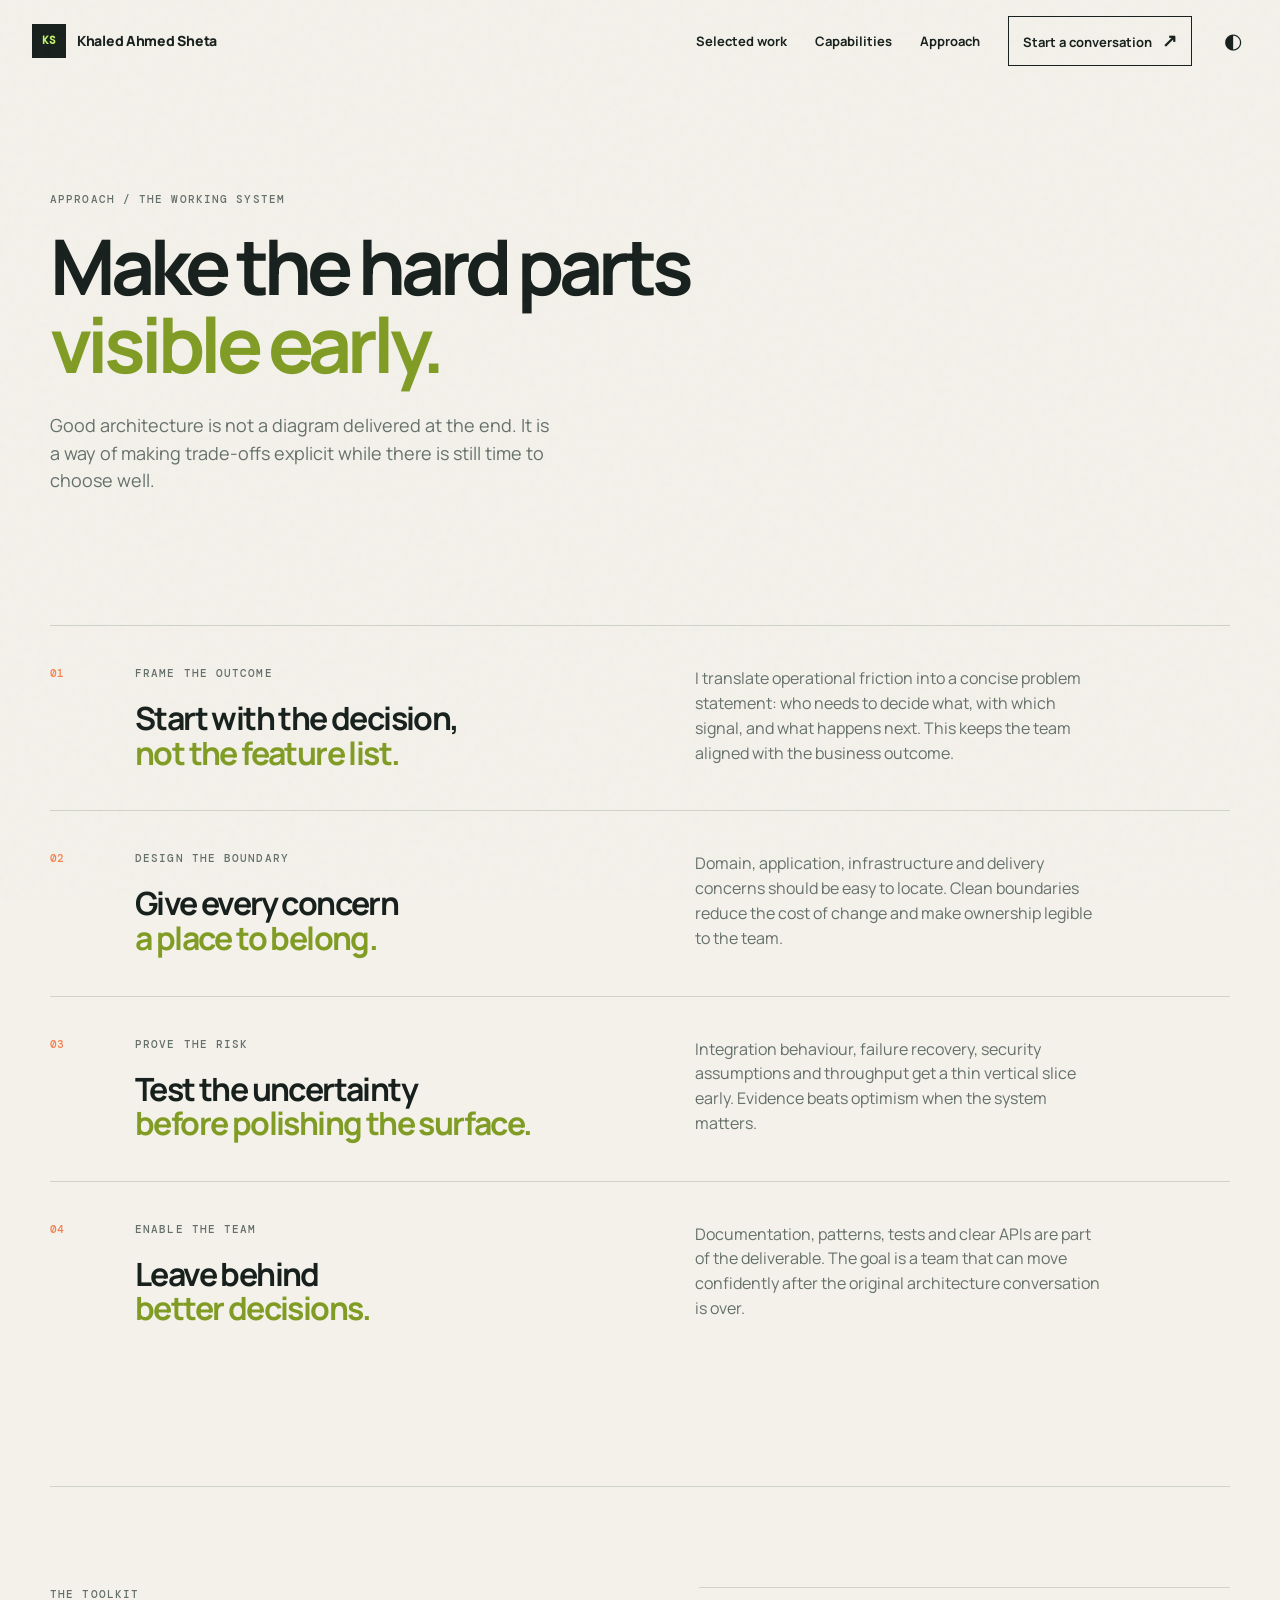
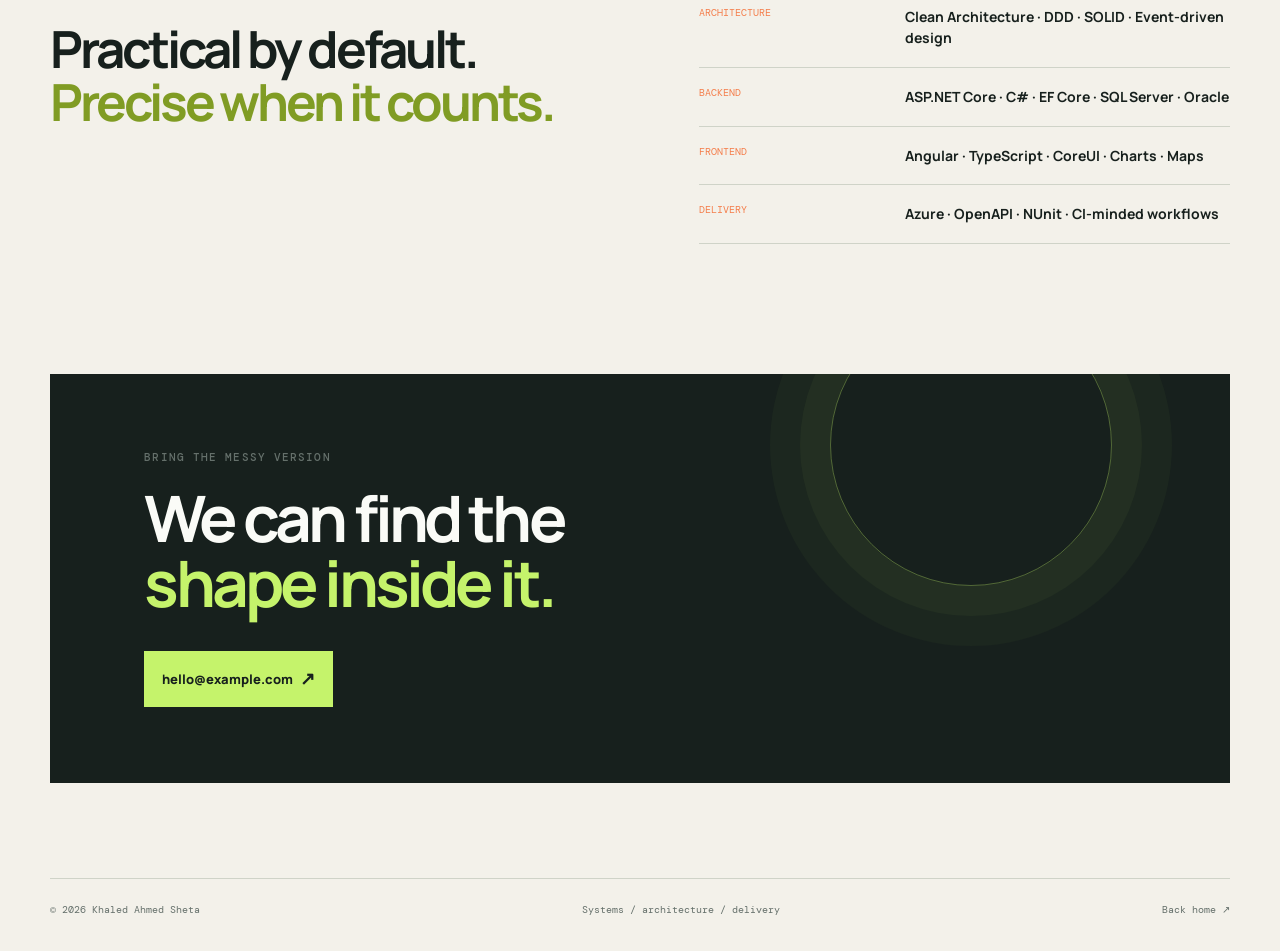
==== approach.html @ 6ef976cc "Launch systems portfolio" ====
<!doctype html>
<html lang="en"><head><meta charset="UTF-8"><meta name="viewport" content="width=device-width, initial-scale=1.0"><meta name="description" content="How Khaled Ahmed Sheta approaches architecture and delivery."><title>Approach | Khaled Ahmed Sheta</title><link rel="preconnect" href="https://fonts.googleapis.com"><link rel="preconnect" href="https://fonts.gstatic.com" crossorigin><link href="https://fonts.googleapis.com/css2?family=DM+Mono:wght@400;500&family=Manrope:wght@400;500;600;700;800&display=swap" rel="stylesheet"><link rel="stylesheet" href="styles.css"></head>
<body><div class="grain"></div><header class="site-header"><a class="brand" href="index.html"><span class="brand-mark">KS</span><span>Khaled Ahmed Sheta</span></a><button class="menu-toggle" aria-label="Open navigation" aria-expanded="false">Menu</button><nav class="main-nav"><a href="index.html#work">Selected work</a><a href="index.html#capabilities">Capabilities</a><a href="approach.html">Approach</a><a class="nav-cta" href="mailto:hello@example.com">Start a conversation <span>↗</span></a></nav><button class="theme-toggle" aria-label="Toggle color theme">◐</button></header>
<main><section class="case-hero section-shell"><p class="eyebrow">Approach / the working system</p><h1>Make the hard parts<br><em>visible early.</em></h1><p class="hero-lede">Good architecture is not a diagram delivered at the end. It is a way of making trade-offs explicit while there is still time to choose well.</p></section><section class="principles section-shell"><div class="principle-row reveal"><span class="principle-num">01</span><div><p class="eyebrow">Frame the outcome</p><h2>Start with the decision,<br><em>not the feature list.</em></h2></div><p>I translate operational friction into a concise problem statement: who needs to decide what, with which signal, and what happens next. This keeps the team aligned with the business outcome.</p></div><div class="principle-row reveal"><span class="principle-num">02</span><div><p class="eyebrow">Design the boundary</p><h2>Give every concern<br><em>a place to belong.</em></h2></div><p>Domain, application, infrastructure and delivery concerns should be easy to locate. Clean boundaries reduce the cost of change and make ownership legible to the team.</p></div><div class="principle-row reveal"><span class="principle-num">03</span><div><p class="eyebrow">Prove the risk</p><h2>Test the uncertainty<br><em>before polishing the surface.</em></h2></div><p>Integration behaviour, failure recovery, security assumptions and throughput get a thin vertical slice early. Evidence beats optimism when the system matters.</p></div><div class="principle-row reveal"><span class="principle-num">04</span><div><p class="eyebrow">Enable the team</p><h2>Leave behind<br><em>better decisions.</em></h2></div><p>Documentation, patterns, tests and clear APIs are part of the deliverable. The goal is a team that can move confidently after the original architecture conversation is over.</p></div></section><section class="toolkit section-shell"><div><p class="eyebrow">The toolkit</p><h2>Practical by default.<br><em>Precise when it counts.</em></h2></div><div class="toolkit-list"><div><span>Architecture</span><strong>Clean Architecture · DDD · SOLID · Event-driven design</strong></div><div><span>Backend</span><strong>ASP.NET Core · C# · EF Core · SQL Server · Oracle</strong></div><div><span>Frontend</span><strong>Angular · TypeScript · CoreUI · Charts · Maps</strong></div><div><span>Delivery</span><strong>Azure · OpenAPI · NUnit · CI-minded workflows</strong></div></div></section><section class="closing section-shell"><div class="closing-inner reveal"><p class="eyebrow">Bring the messy version</p><h2>We can find the<br><em>shape inside it.</em></h2><a class="button button-light" href="mailto:hello@example.com">hello@example.com <span>↗</span></a></div></section></main><footer class="site-footer section-shell"><span>© 2026 Khaled Ahmed Sheta</span><span>Systems / architecture / delivery</span><a href="index.html">Back home ↗</a></footer><script src="app.js"></script></body></html>
---- styles.css ----
:root{--ink:#17201d;--paper:#f3f1ea;--muted:#65706b;--line:#cfd3c8;--acid:#c5f36b;--orange:#f47e4b;--blue:#84b8d8;--dark:#17201d;--white:#fafbf7;--mono:'DM Mono',monospace;--sans:'Manrope',sans-serif}*{box-sizing:border-box}html{scroll-behavior:smooth}body{margin:0;background:var(--paper);color:var(--ink);font-family:var(--sans);font-size:16px;line-height:1.55}.grain{position:fixed;inset:0;pointer-events:none;opacity:.06;z-index:20;background-image:url("data:image/svg+xml,%3Csvg viewBox='0 0 160 160' xmlns='http://www.w3.org/2000/svg'%3E%3Cfilter id='n'%3E%3CfeTurbulence type='fractalNoise' baseFrequency='.85' numOctaves='4' stitchTiles='stitch'/%3E%3C/filter%3E%3Crect width='100%25' height='100%25' filter='url(%23n)' opacity='.45'/%3E%3C/svg%3E")}.section-shell{width:min(1180px,calc(100% - 64px));margin-inline:auto}.site-header{height:82px;display:flex;align-items:center;gap:24px;width:min(1320px,calc(100% - 64px));margin:auto}.brand{display:flex;align-items:center;gap:11px;text-decoration:none;color:var(--ink);font-weight:800;font-size:14px;letter-spacing:-.02em}.brand-mark{display:grid;place-items:center;width:34px;height:34px;background:var(--ink);color:var(--acid);font-family:var(--mono);font-size:11px}.main-nav{margin-left:auto;display:flex;align-items:center;gap:28px}.main-nav a,.site-footer a{color:var(--ink);text-decoration:none;font-size:13px;font-weight:700}.main-nav a:not(.nav-cta):hover,.site-footer a:hover,.text-link:hover{color:#758b26}.nav-cta{border:1px solid var(--ink);padding:10px 14px}.nav-cta span,.arrow-link span,.button span,.text-link span{font-size:18px;margin-left:7px}.theme-toggle,.menu-toggle{border:0;background:none;color:var(--ink);cursor:pointer;font-family:var(--mono)}.theme-toggle{font-size:21px;margin-left:2px}.menu-toggle{display:none}.hero{min-height:650px;display:grid;grid-template-columns:1.04fr .96fr;align-items:center;gap:9%;padding:76px 0 90px}.eyebrow{font:500 11px var(--mono);letter-spacing:.1em;text-transform:uppercase;margin:0 0 21px;color:var(--muted)}.status-dot{display:inline-block;width:7px;height:7px;background:#71a41f;border-radius:50%;margin-right:9px;box-shadow:0 0 0 4px #dcebbd}.hero h1,.case-hero h1{font-size:clamp(46px,6vw,83px);line-height:1.02;letter-spacing:-.065em;margin:0;max-width:740px}.hero h1 em,.case-hero h1 em,h2 em{font-style:normal;color:#809c24}.hero-lede{font-size:18px;color:var(--muted);max-width:555px;margin:28px 0 30px}.hero-actions{display:flex;align-items:center;gap:25px}.button{display:inline-flex;align-items:center;text-decoration:none;font-weight:800;font-size:13px;padding:14px 18px;transition:transform .2s ease,background .2s ease}.button:hover{transform:translateY(-2px)}.button-dark{background:var(--ink);color:var(--white)}.button-dark:hover{background:#34443c}.button-light{background:var(--acid);color:var(--ink)}.text-link,.arrow-link{color:var(--ink);font-size:13px;font-weight:800;text-decoration:none}.hero-meta{display:flex;gap:35px;margin-top:64px;border-top:1px solid var(--line);padding-top:18px}.hero-meta div{display:flex;align-items:flex-start;gap:9px}.hero-meta strong{font:500 23px var(--mono)}.hero-meta span{font-size:10px;line-height:1.35;color:var(--muted);text-transform:uppercase;letter-spacing:.05em}.hero-visual{height:510px;background:#202d27;position:relative;overflow:hidden;color:var(--white);box-shadow:18px 18px 0 var(--acid)}.visual-topline,.visual-footer{position:absolute;left:25px;right:25px;display:flex;justify-content:space-between;font:10px var(--mono);letter-spacing:.08em}.visual-topline{top:23px}.visual-footer{bottom:22px;color:#bcc7bc}.signal-grid{position:absolute;inset:85px 30px 70px;display:grid;grid-template-columns:repeat(4,1fr);grid-template-rows:repeat(3,1fr);gap:12px}.signal{border:1px solid #456054;position:relative}.signal:after{content:"";position:absolute;left:50%;top:50%;width:6px;height:6px;background:var(--acid);box-shadow:0 0 18px 5px rgba(197,243,107,.35);border-radius:50%}.signal:nth-child(3n):after{background:var(--orange);box-shadow:0 0 18px 5px rgba(244,126,75,.3)}.signal-a,.signal-l{transform:skewY(-14deg)}.signal-b,.signal-g{transform:skewY(17deg)}.signal-d,.signal-i{transform:rotate(8deg)}.visual-core{position:absolute;left:50%;top:50%;transform:translate(-50%,-50%);width:205px;height:205px;border:1px solid rgba(197,243,107,.75);border-radius:50%;display:grid;place-items:center;text-align:center;background:rgba(32,45,39,.82)}.core-ring{position:absolute;inset:18px;border:1px dashed rgba(197,243,107,.6);border-radius:50%}.core-label{font:500 12px var(--mono);line-height:1.45;color:var(--acid)}.legend{display:inline-block;width:7px;height:7px;border-radius:50%;margin-right:6px}.legend.green{background:var(--acid)}.legend.orange{background:var(--orange)}.mono{font-family:var(--mono)}.trust-strip{background:var(--ink);color:#cad0c8}.trust-inner{height:76px;display:flex;align-items:center;justify-content:space-between;gap:24px;font:11px var(--mono);text-transform:uppercase;letter-spacing:.07em}.trust-inner span:first-child{color:var(--acid);margin-right:auto}.work-section{padding:135px 0 120px}.section-heading{display:flex;justify-content:space-between;align-items:end;gap:50px}.section-heading h2,.capabilities h2,.case-cta h2,.toolkit h2{font-size:clamp(36px,4vw,60px);line-height:1.05;letter-spacing:-.06em;margin:0}.section-intro{max-width:370px;color:var(--muted);margin:0 0 6px}.filter-bar{display:flex;gap:10px;margin:62px 0 22px;border-bottom:1px solid var(--line);padding-bottom:12px}.filter{background:none;border:0;color:var(--muted);font:500 11px var(--mono);cursor:pointer;padding:8px 0;margin-right:21px;text-transform:uppercase}.filter.active{color:var(--ink);border-bottom:2px solid var(--orange)}.filter span{color:var(--orange)}.project-list{display:grid;grid-template-columns:repeat(2,1fr);gap:22px}.project-card{border:1px solid var(--line);background:#f7f6f0;display:grid;grid-template-rows:auto 1fr}.project-featured{grid-column:1/-1;grid-template-columns:1.1fr .9fr}.project-card.hidden{display:none}.project-visual{min-height:315px;position:relative;overflow:hidden}.visual-caption{position:absolute;top:19px;left:20px;font:10px var(--mono);letter-spacing:.08em;color:inherit}.energy-visual{background:#a9c7d3;color:#20313a}.meter-map{position:absolute;inset:60px 40px 30px;background:linear-gradient(37deg,transparent 48%,rgba(255,255,255,.45) 49%,transparent 50%),linear-gradient(130deg,transparent 48%,rgba(255,255,255,.45) 49%,transparent 50%);border:1px solid rgba(32,49,58,.22)}.map-line{position:absolute;height:1px;background:rgba(32,49,58,.48);transform-origin:left}.line-1{width:75%;left:9%;top:42%;transform:rotate(25deg)}.line-2{width:64%;left:19%;top:70%;transform:rotate(-35deg)}.line-3{width:54%;left:37%;top:21%;transform:rotate(78deg)}.pin{position:absolute;width:8px;height:8px;border-radius:50%;background:var(--orange);box-shadow:0 0 0 5px rgba(244,126,75,.18)}.p1{left:16%;top:32%}.p2{right:18%;top:21%}.p3{left:39%;bottom:16%}.p4{right:31%;bottom:24%}.map-center{text-align:center;position:absolute;left:50%;top:50%;transform:translate(-50%,-50%);font:500 20px var(--mono)}.map-center small{font-size:8px;letter-spacing:.12em}.visual-chip{position:absolute;bottom:18px;right:20px;background:var(--ink);color:var(--acid);padding:8px 11px;font:10px var(--mono)}.data-visual{background:#d5ddad;color:#34442d}.stream-lines{position:absolute;left:18%;right:13%;top:95px;display:grid;gap:17px}.stream-lines span{height:2px;background:var(--ink);position:relative}.stream-lines span:after{content:"";position:absolute;right:22%;top:-4px;width:10px;height:10px;border-radius:50%;background:var(--orange)}.stream-lines span:nth-child(2){width:83%;margin-left:10%}.stream-lines span:nth-child(3){width:66%;margin-left:5%}.stream-lines span:nth-child(4){width:92%;margin-left:8%}.stream-lines span:nth-child(5){width:71%;margin-left:17%}.stream-label{position:absolute;left:18%;right:13%;top:205px;display:flex;justify-content:space-between;align-items:center;font:10px var(--mono)}.stream-label strong{font-size:18px;color:var(--orange)}.product-visual{background:#f0bf9d;color:#492e26}.gateway-stack{position:absolute;left:14%;right:14%;top:79px;display:grid;gap:7px}.gateway-stack span{border:1px solid #754c3c;background:rgba(255,247,235,.34);padding:14px 17px;font:500 11px var(--mono);letter-spacing:.1em}.gateway-stack span:nth-child(2){margin-left:9%}.gateway-stack span:nth-child(3){margin-left:18%}.gateway-stack span:nth-child(4){margin-left:27%}.project-content{padding:29px 31px 34px}.project-top{display:flex;justify-content:space-between;font:10px var(--mono);text-transform:uppercase;color:var(--muted);letter-spacing:.06em}.project-content h3{font-size:27px;line-height:1.08;letter-spacing:-.05em;margin:25px 0 13px;max-width:460px}.project-content p{color:var(--muted);max-width:520px;margin:0 0 23px}.project-tags{display:flex;flex-wrap:wrap;gap:6px;margin-bottom:27px}.project-tags span{font:10px var(--mono);border:1px solid var(--line);padding:5px 7px}.arrow-link{display:inline-block}.capabilities{padding:100px 0 150px}.capability-grid{display:grid;grid-template-columns:repeat(4,1fr);border-top:1px solid var(--line);margin-top:60px}.capability{padding:24px 25px 25px 0;border-right:1px solid var(--line);margin-right:25px}.capability:last-child{border:0;margin:0}.cap-number,.principle-num{font:500 11px var(--mono);color:var(--orange)}.capability h3{font-size:20px;line-height:1.15;letter-spacing:-.04em;margin:70px 0 14px}.capability p{color:var(--muted);font-size:14px;margin-bottom:27px}.cap-line{font:10px var(--mono);color:var(--muted);line-height:1.45}.closing{padding:0 0 95px}.closing-inner{background:var(--dark);color:var(--white);padding:76px 8%;position:relative;overflow:hidden}.closing-inner:after{content:"";position:absolute;width:280px;height:280px;border:1px solid rgba(197,243,107,.34);border-radius:50%;right:10%;top:-70px;box-shadow:0 0 0 30px rgba(197,243,107,.04),0 0 0 60px rgba(197,243,107,.03)}.closing h2{font-size:clamp(38px,5vw,68px);line-height:1.02;letter-spacing:-.06em;margin:0 0 35px}.closing h2 em{color:var(--acid)}.site-footer{border-top:1px solid var(--line);padding:24px 0 35px;display:flex;justify-content:space-between;font:10px var(--mono);color:var(--muted)}.site-footer a{font:10px var(--mono);color:var(--muted)}.case-hero{padding:110px 0 100px}.case-hero .hero-lede{max-width:500px}.case-nav{border-block:1px solid var(--line)}.case-nav .section-shell{display:flex;gap:40px}.case-nav a{padding:17px 0;text-decoration:none;color:var(--muted);font:10px var(--mono);text-transform:uppercase}.case-nav a span{color:var(--orange);margin-left:8px}.case-block{padding:105px 0 120px;border-bottom:1px solid var(--line)}.case-index{font:11px var(--mono);color:var(--orange);margin-bottom:27px}.case-layout{display:grid;grid-template-columns:1fr 1fr;gap:9%;align-items:center}.case-layout h2{font-size:clamp(37px,4vw,60px);line-height:1.02;letter-spacing:-.06em;margin:0 0 25px}.case-summary{color:var(--muted);max-width:520px}.impact-grid{display:flex;gap:29px;border-top:1px solid var(--line);padding-top:18px;margin-top:44px}.impact-grid div{display:flex;gap:8px}.impact-grid strong{font:500 20px var(--mono)}.impact-grid span{font:9px var(--mono);color:var(--muted);text-transform:uppercase;line-height:1.35}.case-diagram{height:395px;background:var(--dark);color:var(--white);position:relative;overflow:hidden}.diagram-label{position:absolute;top:20px;left:22px;font:10px var(--mono);color:var(--acid);letter-spacing:.09em}.diagram-node{position:absolute;text-align:center;font:500 12px var(--mono);padding:17px 13px;border:1px solid var(--acid);background:#24352d}.diagram-node small{font-size:8px;color:#aab5aa}.node-top{left:50%;top:70px;transform:translateX(-50%)}.node-left{left:36px;top:205px}.node-right{right:36px;top:205px}.node-bottom{left:50%;bottom:42px;transform:translateX(-50%)}.connector{position:absolute;height:1px;background:var(--acid);transform-origin:left}.c1{width:91px;left:52%;top:125px;transform:rotate(123deg)}.c2{width:91px;left:48%;top:125px;transform:rotate(57deg)}.c3{width:91px;left:40%;top:244px;transform:rotate(-57deg)}.c4{width:91px;left:60%;top:244px;transform:rotate(237deg)}.pipeline-diagram{background:#d8deae;color:var(--ink)}.pipeline-diagram .diagram-label{color:var(--ink)}.pipe{position:absolute;top:166px;border:1px solid var(--ink);padding:15px 10px;font:10px var(--mono);background:#ecf0d0}.p-one{left:7%}.p-two{left:31%}.p-three{left:55%}.p-four{left:79%}.pipe-line{position:absolute;left:14%;right:14%;top:197px;height:1px;background:var(--orange);z-index:0}.pipe-pulse{position:absolute;top:193px;left:24%;width:9px;height:9px;border-radius:50%;background:var(--orange);box-shadow:0 0 0 7px rgba(244,126,75,.2);animation:travel 3s linear infinite}.stack-diagram{background:#f0bf9d;color:var(--ink)}.stack-diagram .diagram-label{color:var(--ink)}.stack-layer{position:absolute;left:18%;right:18%;padding:16px;border:1px solid #754c3c;text-align:center;font:10px var(--mono);background:rgba(255,248,237,.45)}.s1{top:81px}.s2{top:137px;margin-left:5%}.s3{top:193px;margin-left:10%}.s4{top:249px;margin-left:15%;background:#754c3c;color:var(--white)}.case-details{display:grid;grid-template-columns:repeat(3,1fr);gap:40px;margin-top:56px}.case-details h3{font:500 11px var(--mono);text-transform:uppercase;color:var(--orange);margin:0 0 13px}.case-details p{color:var(--muted);font-size:14px;margin:0}.tech-list{font-family:var(--mono);font-size:12px!important;line-height:1.8}.case-cta{padding:120px 0}.case-cta h2{margin-bottom:35px}.principles{padding-bottom:120px}.principle-row{display:grid;grid-template-columns:60px 1fr 1fr;gap:25px;padding:40px 0;border-top:1px solid var(--line);align-items:start}.principle-row h2{font-size:32px;line-height:1.08;letter-spacing:-.05em;margin:0}.principle-row p:last-child{color:var(--muted);margin:0;max-width:410px}.toolkit{border-top:1px solid var(--line);padding:100px 0 130px;display:grid;grid-template-columns:1fr 1fr;gap:10%}.toolkit-list{border-top:1px solid var(--line)}.toolkit-list div{display:grid;grid-template-columns:35% 1fr;gap:20px;padding:18px 0;border-bottom:1px solid var(--line)}.toolkit-list span{font:10px var(--mono);color:var(--orange);text-transform:uppercase}.toolkit-list strong{font-size:14px}.reveal{opacity:0;transform:translateY(16px);animation:rise .7s ease forwards}.delay-1{animation-delay:.12s}.delay-2{animation-delay:.24s}@keyframes rise{to{opacity:1;transform:none}}@keyframes travel{from{left:20%}to{left:77%}}body.dark{--paper:#15201b;--ink:#e9eee4;--muted:#aab5aa;--line:#3a4940;--dark:#0d1411;--white:#f5f8f0}body.dark .site-header .brand-mark{background:var(--acid);color:var(--ink)}body.dark .project-card{background:#1b2922}body.dark .project-tags span{border-color:#48574e}body.dark .nav-cta{border-color:var(--acid)}body.dark .button-dark{background:var(--acid);color:var(--ink)}body.dark .text-link,body.dark .arrow-link,body.dark .main-nav a,body.dark .site-footer a,body.dark .brand{color:var(--ink)}@media(max-width:800px){.section-shell,.site-header{width:min(100% - 38px,620px)}.site-header{height:70px}.main-nav{display:none;position:absolute;top:70px;left:19px;right:19px;background:var(--paper);border:1px solid var(--line);padding:18px;z-index:10;flex-direction:column;align-items:stretch;gap:16px}.main-nav.open{display:flex}.nav-cta{text-align:center}.menu-toggle{display:block;margin-left:auto;font-size:11px;text-transform:uppercase}.theme-toggle{margin-left:0}.hero{display:block;padding:70px 0 80px}.hero h1{font-size:53px}.hero-visual{margin-top:65px;height:390px;box-shadow:11px 11px 0 var(--acid)}.hero-meta{gap:17px}.hero-meta strong{font-size:18px}.hero-meta span{font-size:8px}.trust-inner{height:auto;padding:22px 0;display:flex;flex-wrap:wrap;gap:13px}.trust-inner span:first-child{width:100%;margin:0}.section-heading{display:block}.section-intro{margin-top:25px}.work-section{padding:90px 0}.project-list{display:block}.project-card{margin-bottom:20px}.project-featured{display:block}.project-visual{min-height:275px}.project-content h3{font-size:25px}.capabilities{padding:60px 0 90px}.capability-grid{grid-template-columns:1fr 1fr}.capability{border-bottom:1px solid var(--line);margin:0 18px 0 0}.capability:nth-child(2){border-right:0;margin-right:0;padding-right:0}.capability:nth-child(3){border-bottom:0}.capability:nth-child(4){border-bottom:0;border-right:0;margin-right:0;padding-right:0}.case-hero{padding:75px 0}.case-hero h1{font-size:54px}.case-nav .section-shell{gap:19px;overflow:auto}.case-nav a{white-space:nowrap}.case-block{padding:75px 0}.case-layout{display:block}.case-diagram{margin-top:55px;height:330px}.case-details{display:block;margin-top:40px}.case-details>div{margin-bottom:27px}.principle-row{grid-template-columns:38px 1fr;gap:14px}.principle-row>p:last-child{grid-column:2}.principle-row h2{font-size:27px}.toolkit{display:block;padding:75px 0}.toolkit-list{margin-top:55px}.closing-inner{padding:55px 27px}.closing-inner:after{right:-110px}.site-footer{gap:12px;flex-wrap:wrap}.site-footer span:nth-child(2){order:3;width:100%}}
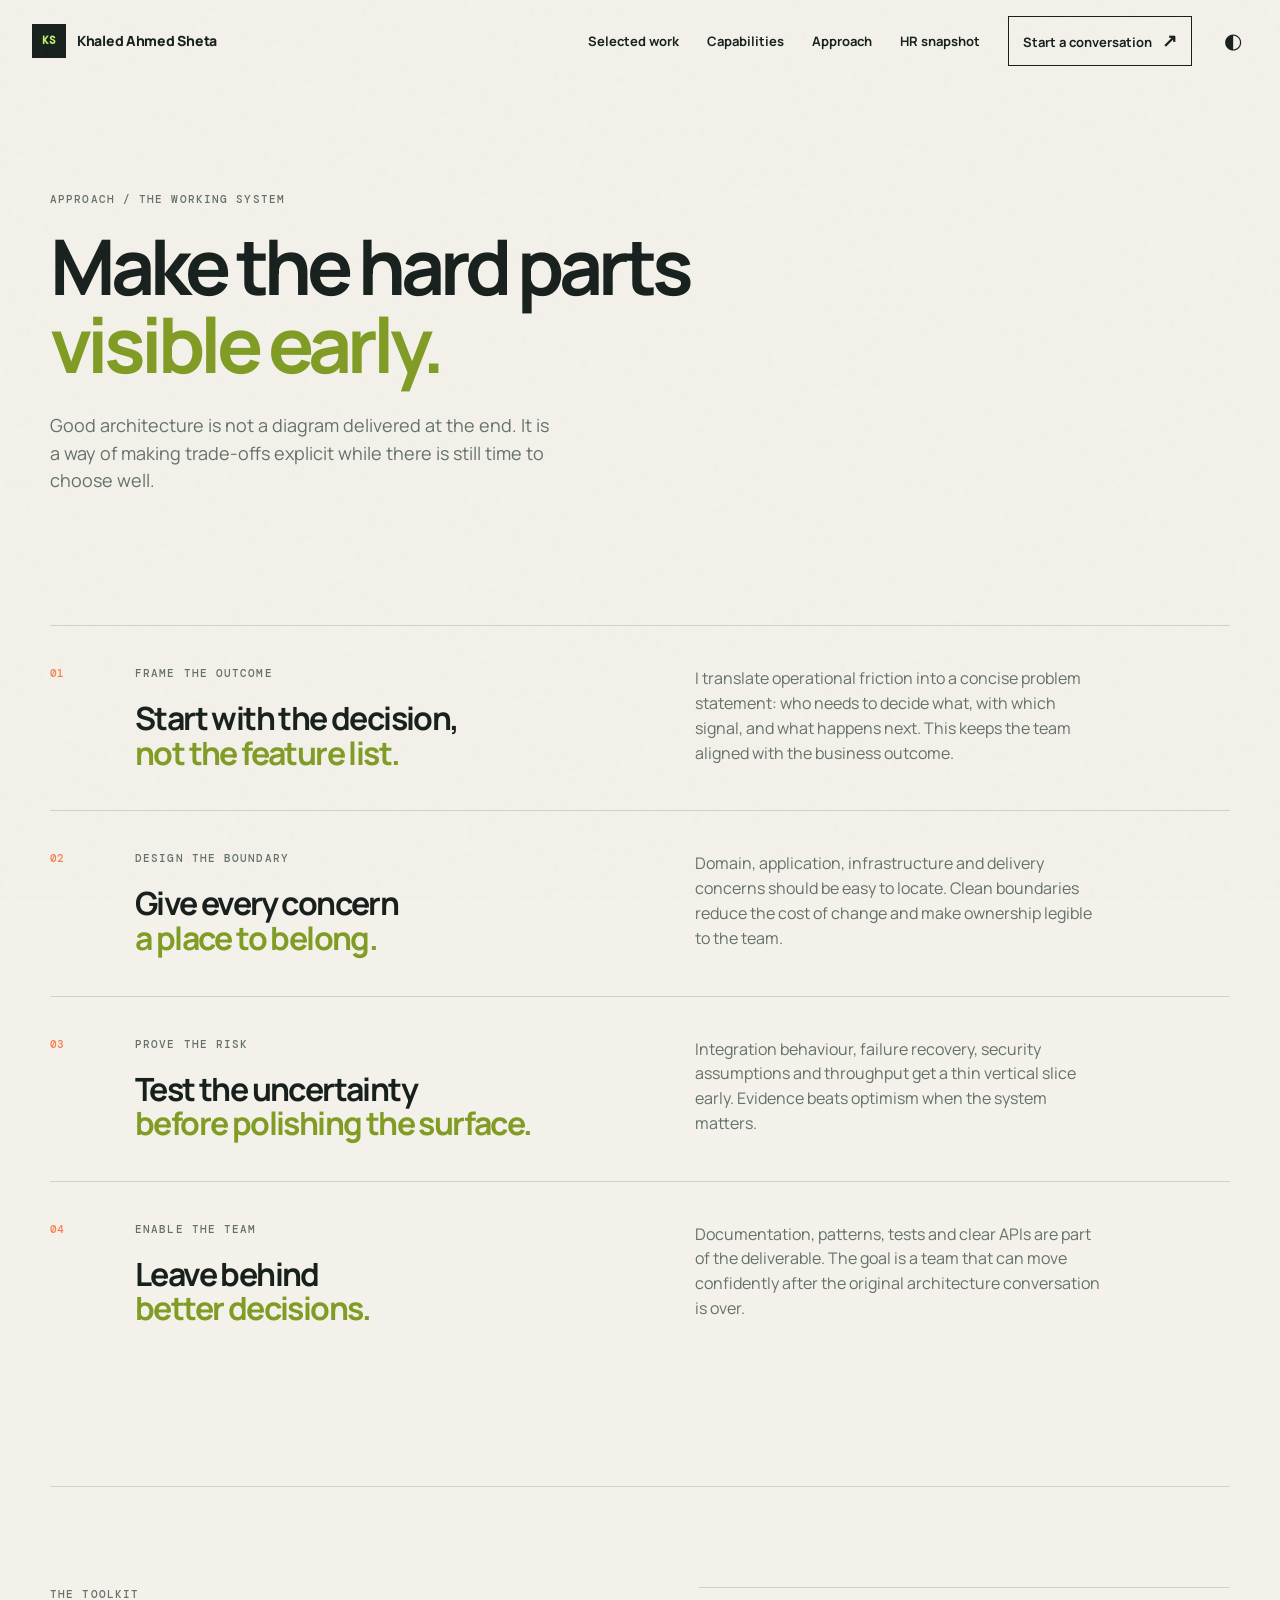
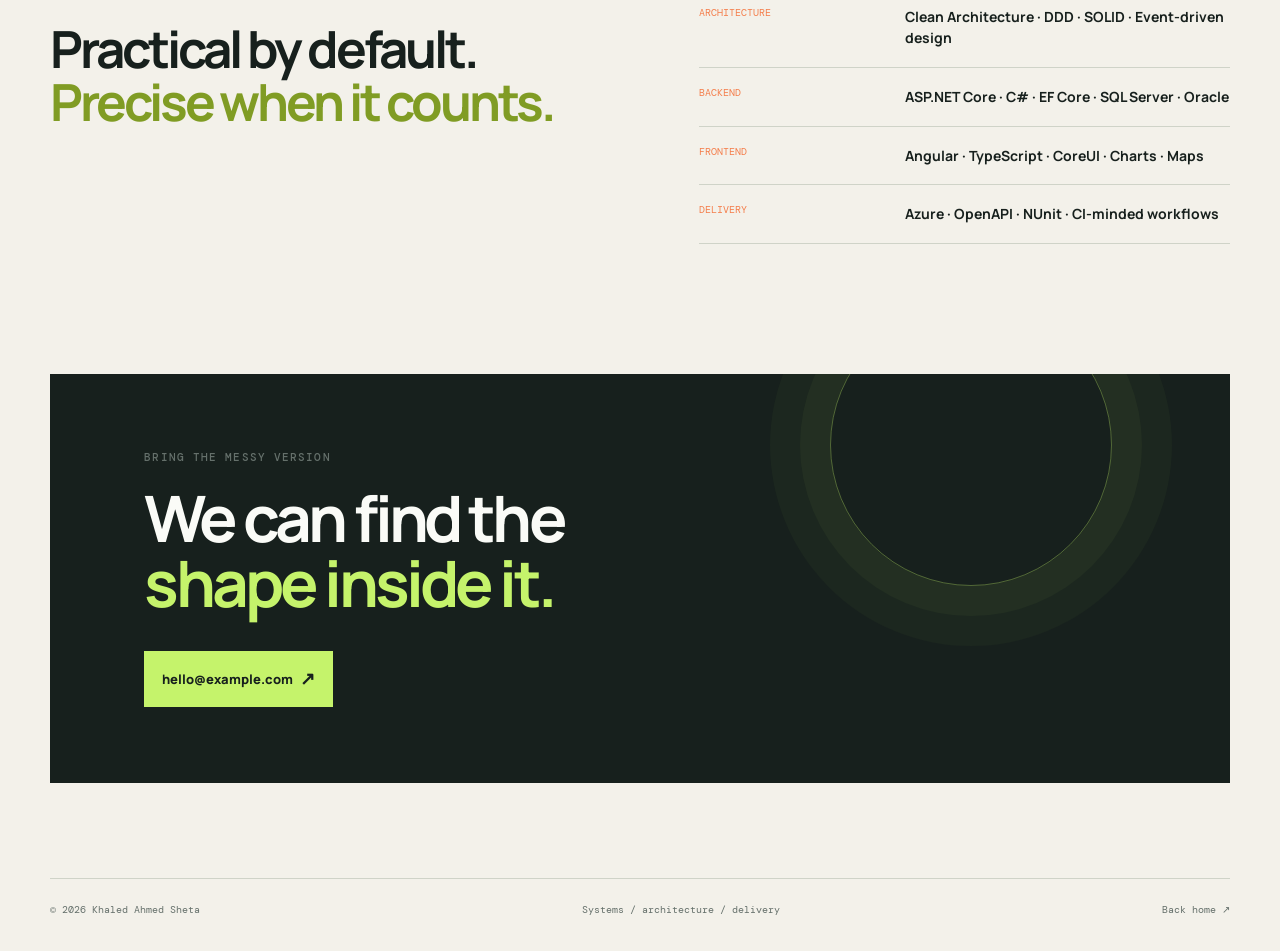
==== commit 81a9cf85: "Add HR recruiter snapshot" ====
--- a/approach.html
+++ b/approach.html
@@ -1,4 +1,4 @@
-<!doctype html>
-<html lang="en"><head><meta charset="UTF-8"><meta name="viewport" content="width=device-width, initial-scale=1.0"><meta name="description" content="How Khaled Ahmed Sheta approaches architecture and delivery."><title>Approach | Khaled Ahmed Sheta</title><link rel="preconnect" href="https://fonts.googleapis.com"><link rel="preconnect" href="https://fonts.gstatic.com" crossorigin><link href="https://fonts.googleapis.com/css2?family=DM+Mono:wght@400;500&family=Manrope:wght@400;500;600;700;800&display=swap" rel="stylesheet"><link rel="stylesheet" href="styles.css"></head>
-<body><div class="grain"></div><header class="site-header"><a class="brand" href="index.html"><span class="brand-mark">KS</span><span>Khaled Ahmed Sheta</span></a><button class="menu-toggle" aria-label="Open navigation" aria-expanded="false">Menu</button><nav class="main-nav"><a href="index.html#work">Selected work</a><a href="index.html#capabilities">Capabilities</a><a href="approach.html">Approach</a><a class="nav-cta" href="mailto:hello@example.com">Start a conversation <span>↗</span></a></nav><button class="theme-toggle" aria-label="Toggle color theme">◐</button></header>
+<!doctype html>
+<html lang="en"><head><meta charset="UTF-8"><meta name="viewport" content="width=device-width, initial-scale=1.0"><meta name="description" content="How Khaled Ahmed Sheta approaches architecture and delivery."><title>Approach | Khaled Ahmed Sheta</title><link rel="preconnect" href="https://fonts.googleapis.com"><link rel="preconnect" href="https://fonts.gstatic.com" crossorigin><link href="https://fonts.googleapis.com/css2?family=DM+Mono:wght@400;500&family=Manrope:wght@400;500;600;700;800&display=swap" rel="stylesheet"><link rel="stylesheet" href="styles.css"></head>
+<body><div class="grain"></div><header class="site-header"><a class="brand" href="index.html"><span class="brand-mark">KS</span><span>Khaled Ahmed Sheta</span></a><button class="menu-toggle" aria-label="Open navigation" aria-expanded="false">Menu</button><nav class="main-nav"><a href="index.html#work">Selected work</a><a href="index.html#capabilities">Capabilities</a><a href="approach.html">Approach</a><a href="hr.html">HR snapshot</a><a class="nav-cta" href="mailto:hello@example.com">Start a conversation <span>↗</span></a></nav><button class="theme-toggle" aria-label="Toggle color theme">◐</button></header>
 <main><section class="case-hero section-shell"><p class="eyebrow">Approach / the working system</p><h1>Make the hard parts<br><em>visible early.</em></h1><p class="hero-lede">Good architecture is not a diagram delivered at the end. It is a way of making trade-offs explicit while there is still time to choose well.</p></section><section class="principles section-shell"><div class="principle-row reveal"><span class="principle-num">01</span><div><p class="eyebrow">Frame the outcome</p><h2>Start with the decision,<br><em>not the feature list.</em></h2></div><p>I translate operational friction into a concise problem statement: who needs to decide what, with which signal, and what happens next. This keeps the team aligned with the business outcome.</p></div><div class="principle-row reveal"><span class="principle-num">02</span><div><p class="eyebrow">Design the boundary</p><h2>Give every concern<br><em>a place to belong.</em></h2></div><p>Domain, application, infrastructure and delivery concerns should be easy to locate. Clean boundaries reduce the cost of change and make ownership legible to the team.</p></div><div class="principle-row reveal"><span class="principle-num">03</span><div><p class="eyebrow">Prove the risk</p><h2>Test the uncertainty<br><em>before polishing the surface.</em></h2></div><p>Integration behaviour, failure recovery, security assumptions and throughput get a thin vertical slice early. Evidence beats optimism when the system matters.</p></div><div class="principle-row reveal"><span class="principle-num">04</span><div><p class="eyebrow">Enable the team</p><h2>Leave behind<br><em>better decisions.</em></h2></div><p>Documentation, patterns, tests and clear APIs are part of the deliverable. The goal is a team that can move confidently after the original architecture conversation is over.</p></div></section><section class="toolkit section-shell"><div><p class="eyebrow">The toolkit</p><h2>Practical by default.<br><em>Precise when it counts.</em></h2></div><div class="toolkit-list"><div><span>Architecture</span><strong>Clean Architecture · DDD · SOLID · Event-driven design</strong></div><div><span>Backend</span><strong>ASP.NET Core · C# · EF Core · SQL Server · Oracle</strong></div><div><span>Frontend</span><strong>Angular · TypeScript · CoreUI · Charts · Maps</strong></div><div><span>Delivery</span><strong>Azure · OpenAPI · NUnit · CI-minded workflows</strong></div></div></section><section class="closing section-shell"><div class="closing-inner reveal"><p class="eyebrow">Bring the messy version</p><h2>We can find the<br><em>shape inside it.</em></h2><a class="button button-light" href="mailto:hello@example.com">hello@example.com <span>↗</span></a></div></section></main><footer class="site-footer section-shell"><span>© 2026 Khaled Ahmed Sheta</span><span>Systems / architecture / delivery</span><a href="index.html">Back home ↗</a></footer><script src="app.js"></script></body></html>
